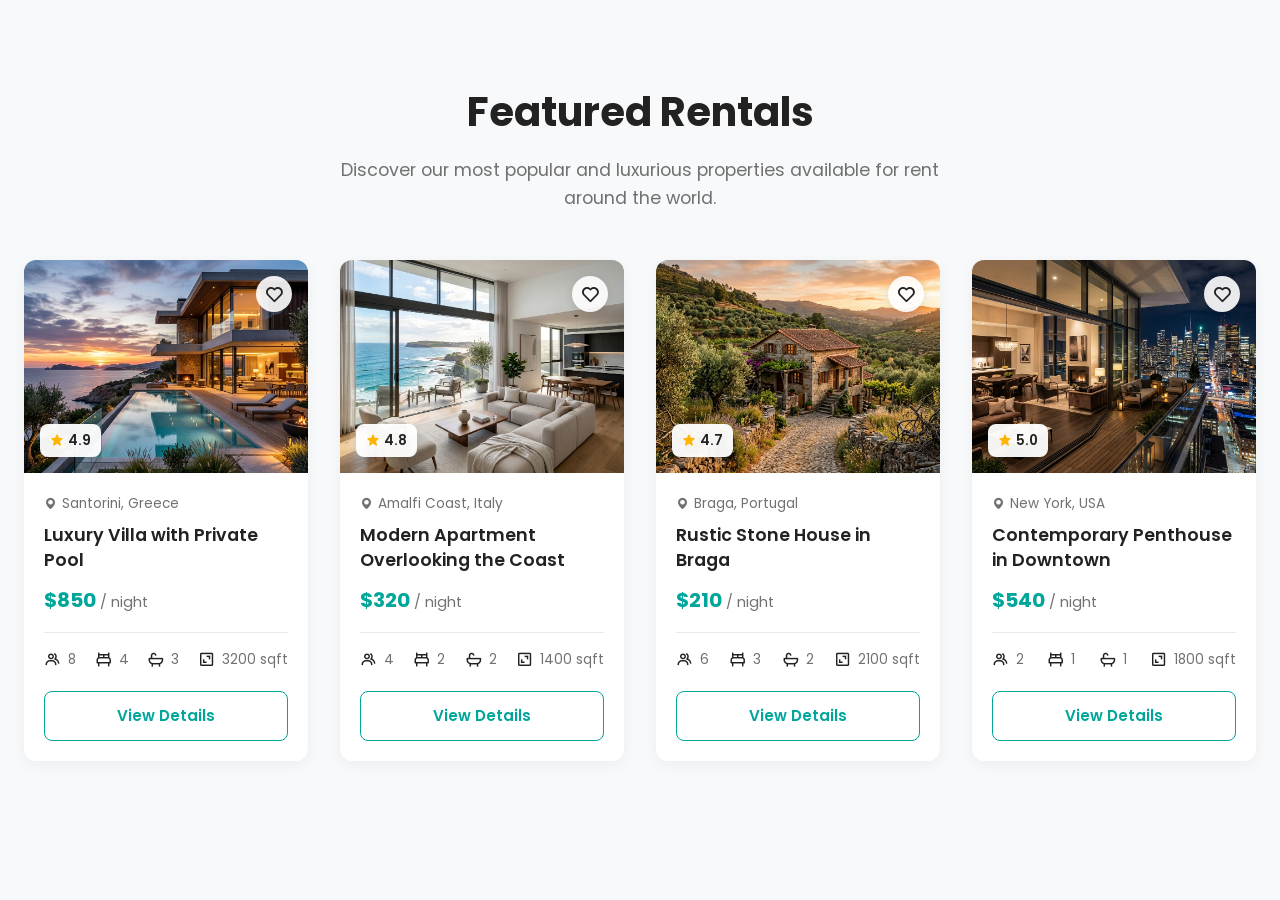
==== index.html @ 269d9d0c "Fix: Moved files to root directory for GitHub Pages" ====
<!DOCTYPE html>
<html lang="en">
<head>
    <meta charset="UTF-8">
    <meta name="viewport" content="width=device-width, initial-scale=1.0">
    <title>Vacatu - Featured Rentals</title>
    
    <!-- Google Fonts -->
    <link rel="preconnect" href="https://fonts.googleapis.com">
    <link rel="preconnect" href="https://fonts.gstatic.com" crossorigin>
    <link href="https://fonts.googleapis.com/css2?family=Poppins:wght@400;500;600;700&display=swap" rel="stylesheet">
    
    <!-- Boxicons for standard UI icons -->
    <link href='https://unpkg.com/boxicons@2.1.4/css/boxicons.min.css' rel='stylesheet'>
    
    <link rel="stylesheet" href="style.css">
</head>
<body>

    <section class="featured-rentals-section">
        <div class="container">
            <div class="section-header">
                <h2>Featured Rentals</h2>
                <p>Discover our most popular and luxurious properties available for rent around the world.</p>
            </div>
            
            <!-- Cards will be injected dynamically via script.js -->
            <div class="rentals-grid" id="rentals-grid"></div>
        </div>
    </section>

    <script src="script.js"></script>
</body>
</html>
---- style.css ----
/* style.css */

/* --- Variables --- */
:root {
    --primary-teal: #00a699;
    --primary-teal-hover: #008f83;
    --text-dark: #222222;
    --subtext-grey: #717171;
    --bg-light: #ffffff;
    --bg-body: #f7f9fa;
    --card-shadow: 0 4px 15px rgba(0, 0, 0, 0.05);
    --card-shadow-hover: 0 10px 30px rgba(0, 0, 0, 0.1);
    --border-radius: 12px;
    --transition-speed: 0.3s;
    --font-family: 'Poppins', sans-serif;
}

/* --- Resets & Basics --- */
* {
    margin: 0;
    padding: 0;
    box-sizing: border-box;
}

body {
    font-family: var(--font-family);
    background-color: var(--bg-body);
    color: var(--text-dark);
    line-height: 1.6;
}

.container {
    max-width: 1280px;
    margin: 0 auto;
    padding: 0 24px;
}

/* --- Section Header --- */
.featured-rentals-section {
    padding: 80px 0;
}

.section-header {
    text-align: center;
    margin-bottom: 48px;
}

.section-header h2 {
    font-size: 2.5rem;
    font-weight: 700;
    color: var(--text-dark);
    margin-bottom: 12px;
}

.section-header p {
    font-size: 1.1rem;
    color: var(--subtext-grey);
    max-width: 600px;
    margin: 0 auto;
}

/* --- Properties Grid --- */
.rentals-grid {
    display: grid;
    grid-template-columns: 1fr;
    gap: 32px;
}

/* Tablet (2 columns) */
@media (min-width: 768px) {
    .rentals-grid {
        grid-template-columns: repeat(2, 1fr);
    }
}

/* Desktop (4 columns) */
@media (min-width: 1024px) {
    .rentals-grid {
        grid-template-columns: repeat(4, 1fr);
    }
}

/* --- Property Card --- */
.rental-card {
    background: var(--bg-light);
    border-radius: var(--border-radius);
    overflow: hidden;
    box-shadow: var(--card-shadow);
    transition: transform var(--transition-speed) ease, box-shadow var(--transition-speed) ease;
    display: flex;
    flex-direction: column;
    height: 100%;
}

.rental-card:hover {
    transform: translateY(-5px);
    box-shadow: var(--card-shadow-hover);
}

/* Card Header (Image & Badges) */
.card-image-wrap {
    position: relative;
    width: 100%;
    padding-top: 75%; /* 4:3 Aspect Ratio */
    overflow: hidden;
}

.card-image-wrap img {
    position: absolute;
    top: 0;
    left: 0;
    width: 100%;
    height: 100%;
    object-fit: cover;
    transition: transform var(--transition-speed) ease;
}

.rental-card:hover .card-image-wrap img {
    transform: scale(1.05);
}

.btn-wishlist {
    position: absolute;
    top: 16px;
    right: 16px;
    background: rgba(255, 255, 255, 0.9);
    border: none;
    width: 36px;
    height: 36px;
    border-radius: 50%;
    display: flex;
    align-items: center;
    justify-content: center;
    cursor: pointer;
    font-size: 1.25rem;
    color: var(--text-dark);
    transition: all 0.2s ease;
    box-shadow: 0 2px 8px rgba(0,0,0,0.1);
    z-index: 2;
}

.btn-wishlist:hover {
    background: #fff;
    transform: scale(1.1);
}

.btn-wishlist i.active {
    color: #ff385c; /* Red fill color for liked */
}

.rating-badge {
    position: absolute;
    bottom: 16px;
    left: 16px;
    background: rgba(255, 255, 255, 0.95);
    padding: 6px 10px;
    border-radius: 8px;
    font-size: 0.85rem;
    font-weight: 600;
    display: flex;
    align-items: center;
    gap: 4px;
    box-shadow: 0 2px 8px rgba(0,0,0,0.1);
    z-index: 2;
}

.rating-badge i {
    color: #ffb400; /* Star color */
}

/* Card Body */
.card-content {
    padding: 20px;
    display: flex;
    flex-direction: column;
    flex-grow: 1;
}

.card-location {
    font-size: 0.85rem;
    color: var(--subtext-grey);
    display: flex;
    align-items: center;
    gap: 4px;
    margin-bottom: 8px;
}

.card-title {
    font-size: 1.1rem;
    font-weight: 600;
    margin-bottom: 12px;
    color: var(--text-dark);
    line-height: 1.4;
    display: -webkit-box;
    -webkit-line-clamp: 2;
    line-clamp: 2;
    -webkit-box-orient: vertical;
    overflow: hidden;
}

.card-price {
    font-size: 1.25rem;
    font-weight: 700;
    color: var(--primary-teal);
    margin-bottom: 16px;
}

.card-price span {
    font-size: 0.9rem;
    font-weight: 400;
    color: var(--subtext-grey);
}

/* Features Row */
.card-features {
    display: flex;
    justify-content: space-between;
    align-items: center;
    padding-top: 16px;
    border-top: 1px solid #eaeaea;
    margin-top: auto;
    margin-bottom: 20px;
}

.feature-item {
    display: flex;
    align-items: center;
    gap: 6px;
    font-size: 0.85rem;
    color: var(--subtext-grey);
}

.feature-item i {
    font-size: 1.1rem;
    color: var(--text-dark);
}

/* Card Footer */
.btn-view-details {
    display: block;
    width: 100%;
    text-align: center;
    padding: 12px 0;
    background-color: var(--bg-light);
    color: var(--primary-teal);
    border: 1px solid var(--primary-teal);
    border-radius: 8px;
    font-size: 0.95rem;
    font-weight: 600;
    text-decoration: none;
    transition: all var(--transition-speed) ease;
    cursor: pointer;
}

.btn-view-details:hover {
    background-color: var(--primary-teal);
    color: var(--bg-light);
}
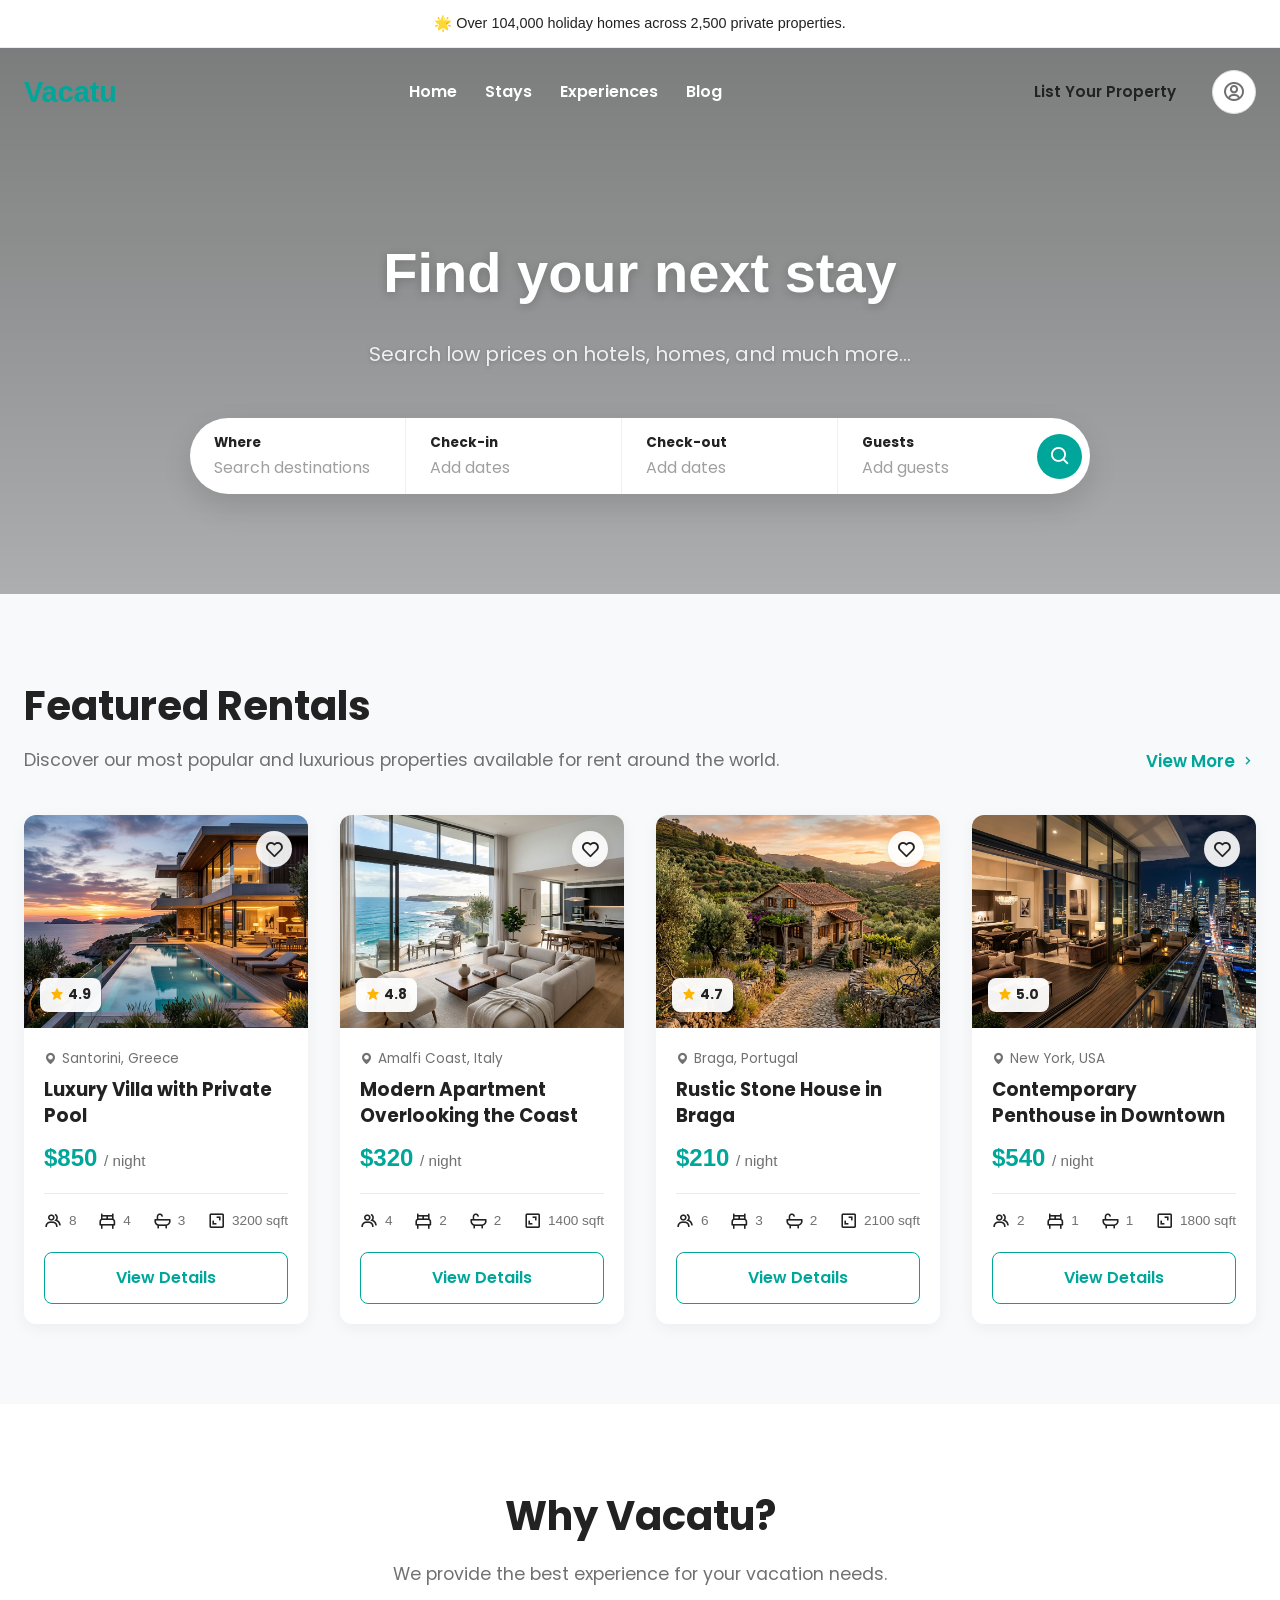
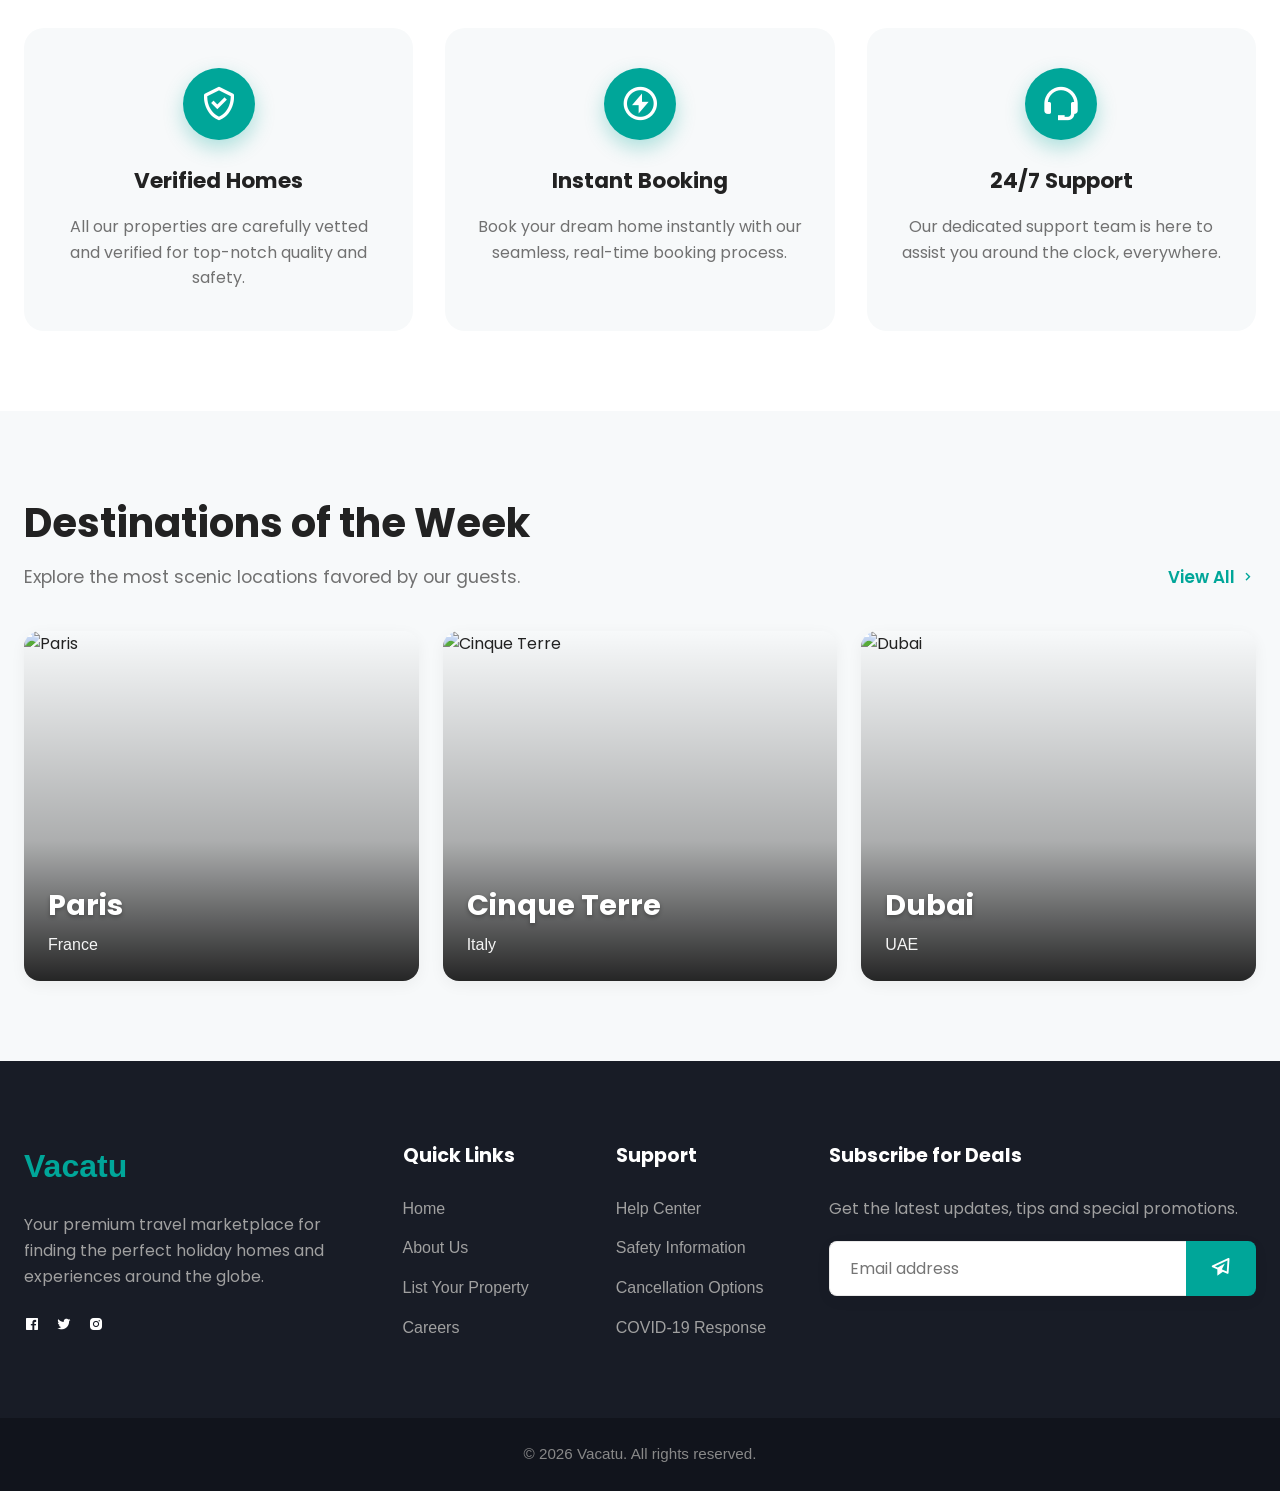
==== commit 4896a7d1: "UI Upgrade: Responsive hero section, fixed search bar alignment, and added destination images" ====
--- a/index.html
+++ b/index.html
@@ -3,32 +3,187 @@
 <head>
     <meta charset="UTF-8">
     <meta name="viewport" content="width=device-width, initial-scale=1.0">
-    <title>Vacatu - Featured Rentals</title>
+    <title>Vacatu - Premium Travel Marketplace</title>
     
-    <!-- Google Fonts -->
     <link rel="preconnect" href="https://fonts.googleapis.com">
     <link rel="preconnect" href="https://fonts.gstatic.com" crossorigin>
     <link href="https://fonts.googleapis.com/css2?family=Poppins:wght@400;500;600;700&display=swap" rel="stylesheet">
     
-    <!-- Boxicons for standard UI icons -->
     <link href='https://unpkg.com/boxicons@2.1.4/css/boxicons.min.css' rel='stylesheet'>
     
     <link rel="stylesheet" href="style.css">
 </head>
 <body>
+    <div class="top-banner">
+        🌟 Over 104,000 holiday homes across 2,500 private properties.
+    </div>
+
+    <header class="navbar" id="navbar">
+        <div class="container navbar-inner">
+            <div class="logo">Vacatu</div>
+            <nav class="nav-links">
+                <a href="#">Home</a>
+                <a href="#">Stays</a>
+                <a href="#">Experiences</a>
+                <a href="#">Blog</a>
+            </nav>
+            <div class="nav-right">
+                <a href="#" class="btn-list-property">List Your Property</a>
+                <div class="user-profile">
+                    <i class='bx bx-user-circle'></i>
+                </div>
+                <div class="mobile-menu-btn" id="mobile-menu-btn">
+                    <i class='bx bx-menu'></i>
+                </div>
+            </div>
+        </div>
+    </header>
+
+    <section class="hero-search">
+        <div class="container hero-container">
+            <div class="hero-content">
+                <h1>Find your next stay</h1>
+                <p>Search low prices on hotels, homes, and much more...</p>
+            </div>
+            <div class="search-bar">
+                <div class="search-field">
+                    <label>Where</label>
+                    <input type="text" placeholder="Search destinations">
+                </div>
+                <div class="search-field">
+                    <label>Check-in</label>
+                    <input type="text" placeholder="Add dates">
+                </div>
+                <div class="search-field">
+                    <label>Check-out</label>
+                    <input type="text" placeholder="Add dates">
+                </div>
+                <div class="search-divider"></div>
+                <div class="search-field">
+                    <label>Guests</label>
+                    <input type="text" placeholder="Add guests">
+                </div>
+                <button class="btn-search"><i class='bx bx-search'></i></button>
+            </div>
+        </div>
+    </section>
 
     <section class="featured-rentals-section">
         <div class="container">
-            <div class="section-header">
-                <h2>Featured Rentals</h2>
-                <p>Discover our most popular and luxurious properties available for rent around the world.</p>
+            <div class="section-header-row">
+                <div class="section-title-wrap">
+                    <h2>Featured Rentals</h2>
+                    <p>Discover our most popular and luxurious properties available for rent around the world.</p>
+                </div>
+                <a href="#" class="view-more">View More <i class='bx bx-chevron-right'></i></a>
             </div>
             
-            <!-- Cards will be injected dynamically via script.js -->
             <div class="rentals-grid" id="rentals-grid"></div>
         </div>
     </section>
 
+    <section class="why-vacatu-section">
+        <div class="container">
+            <div class="section-header">
+                <h2>Why Vacatu?</h2>
+                <p>We provide the best experience for your vacation needs.</p>
+            </div>
+            <div class="why-grid">
+                <div class="why-card">
+                    <div class="icon-wrap"><i class='bx bx-check-shield'></i></div>
+                    <h3>Verified Homes</h3>
+                    <p>All our properties are carefully vetted and verified for top-notch quality and safety.</p>
+                </div>
+                <div class="why-card">
+                    <div class="icon-wrap"><i class='bx bx-bolt-circle'></i></div>
+                    <h3>Instant Booking</h3>
+                    <p>Book your dream home instantly with our seamless, real-time booking process.</p>
+                </div>
+                <div class="why-card">
+                    <div class="icon-wrap"><i class='bx bx-support'></i></div>
+                    <h3>24/7 Support</h3>
+                    <p>Our dedicated support team is here to assist you around the clock, everywhere.</p>
+                </div>
+            </div>
+        </div>
+    </section>
+
+    <section class="destinations-section">
+        <div class="container">
+            <div class="section-header-row">
+                <div class="section-title-wrap">
+                    <h2>Destinations of the Week</h2>
+                    <p>Explore the most scenic locations favored by our guests.</p>
+                </div>
+                <a href="#" class="view-more">View All <i class='bx bx-chevron-right'></i></a>
+            </div>
+            <div class="destinations-grid">
+                <div class="destination-card">
+                    <img src="https://images.unsplash.com/photo-1502602898657-3e91760cbb34?q=80&w=1000&auto=format&fit=crop" alt="Paris" loading="lazy">
+                    <div class="destination-info">
+                        <h3>Paris</h3>
+                        <p>France</p>
+                    </div>
+                </div>
+                <div class="destination-card">
+                    <img src="https://images.unsplash.com/photo-1498307833015-e7b400441eb8?auto=format&fit=crop&w=600&q=80" alt="Cinque Terre" loading="lazy">
+                    <div class="destination-info">
+                        <h3>Cinque Terre</h3>
+                        <p>Italy</p>
+                    </div>
+                </div>
+                <div class="destination-card">
+                    <img src="https://images.unsplash.com/photo-1512453979798-5ea266f8880c?auto=format&fit=crop&w=600&q=80" alt="Dubai" loading="lazy">
+                    <div class="destination-info">
+                        <h3>Dubai</h3>
+                        <p>UAE</p>
+                    </div>
+                </div>
+            </div>
+        </div>
+    </section>
+
+    <footer class="footer">
+        <div class="container footer-inner">
+            <div class="footer-col brand-col">
+                <div class="footer-logo">Vacatu</div>
+                <p>Your premium travel marketplace for finding the perfect holiday homes and experiences around the globe.</p>
+                <div class="social-links" style="display: flex; gap: 16px; margin-top: 24px; font-size: 1.5rem;">
+                    <a href="#" style="color: #ffffff; transition: color 0.3s;"><i class='bx bxl-facebook-square'></i></a>
+                    <a href="#" style="color: #ffffff; transition: color 0.3s;"><i class='bx bxl-twitter'></i></a>
+                    <a href="#" style="color: #ffffff; transition: color 0.3s;"><i class='bx bxl-instagram-alt'></i></a>
+                </div>
+            </div>
+            <div class="footer-col">
+                <h3>Quick Links</h3>
+                <a href="#">Home</a>
+                <a href="#">About Us</a>
+                <a href="#">List Your Property</a>
+                <a href="#">Careers</a>
+            </div>
+            <div class="footer-col">
+                <h3>Support</h3>
+                <a href="#">Help Center</a>
+                <a href="#">Safety Information</a>
+                <a href="#">Cancellation Options</a>
+                <a href="#">COVID-19 Response</a>
+            </div>
+            <div class="footer-col newsletter">
+                <h3>Subscribe for Deals</h3>
+                <p>Get the latest updates, tips and special promotions.</p>
+                <div class="input-group">
+                    <input type="email" placeholder="Email address">
+                    <button><i class='bx bx-paper-plane'></i></button>
+                </div>
+            </div>
+        </div>
+        <div class="footer-bottom">
+            <div class="container">
+                <p>&copy; 2026 Vacatu. All rights reserved.</p>
+            </div>
+        </div>
+    </footer>
+
     <script src="script.js"></script>
 </body>
 </html>
--- a/style.css
+++ b/style.css
@@ -1,21 +1,19 @@
-/* style.css */
-
-/* --- Variables --- */
+/* style.css - Fully Consolidated & Premium */
+
 :root {
     --primary-teal: #00a699;
-    --primary-teal-hover: #008f83;
+    --primary-teal-hover: #008479; /* Darker on hover */
     --text-dark: #222222;
     --subtext-grey: #717171;
     --bg-light: #ffffff;
     --bg-body: #f7f9fa;
     --card-shadow: 0 4px 15px rgba(0, 0, 0, 0.05);
-    --card-shadow-hover: 0 10px 30px rgba(0, 0, 0, 0.1);
+    --card-shadow-hover: 0 12px 35px rgba(0, 0, 0, 0.12);
     --border-radius: 12px;
     --transition-speed: 0.3s;
     --font-family: 'Poppins', sans-serif;
 }
 
-/* --- Resets & Basics --- */
 * {
     margin: 0;
     padding: 0;
@@ -35,14 +33,303 @@
     padding: 0 24px;
 }
 
-/* --- Section Header --- */
-.featured-rentals-section {
-    padding: 80px 0;
+/* --- TOP BANNER --- */
+.top-banner {
+    background-color: var(--bg-light);
+    text-align: center;
+    padding: 12px 20px;
+    font-size: 0.9rem;
+    font-weight: 500;
+    color: var(--text-dark);
+    border-bottom: 1px solid #eaeaea;
+}
+
+/* --- NAVBAR --- */
+.navbar {
+    position: fixed;
+    top: 45px; /* banner height */
+    left: 0;
+    width: 100%;
+    z-index: 100;
+    transition: background-color var(--transition-speed) ease, box-shadow var(--transition-speed) ease, top var(--transition-speed) ease;
+    background-color: transparent;
+    padding: 24px 0;
+}
+
+.navbar.scrolled {
+    background-color: rgba(255, 255, 255, 0.98);
+    backdrop-filter: blur(10px);
+    box-shadow: 0 4px 20px rgba(0,0,0,0.05);
+    padding: 16px 0;
+    top: 0;
+}
+
+.navbar-inner {
+    display: flex;
+    justify-content: space-between;
+    align-items: center;
+}
+
+.logo {
+    font-size: 1.8rem;
+    font-weight: 800;
+    color: var(--primary-teal);
+}
+
+.nav-links {
+    display: none;
+    flex-direction: column;
+    position: absolute;
+    top: 100%;
+    left: 0;
+    width: 100%;
+    background: #ffffff;
+    padding: 24px;
+    box-shadow: 0 10px 20px rgba(0,0,0,0.1);
+    gap: 16px;
+    text-align: center;
+}
+
+.nav-links.active {
+    display: flex;
+}
+
+.nav-links a {
+    text-decoration: none;
+    color: #222222; /* Dark always on mobile panel */
+    font-weight: 600;
+    font-size: 1.15rem;
+    transition: color 0.3s ease;
+}
+
+@media (min-width: 768px) {
+    .nav-links {
+        display: flex;
+        flex-direction: row;
+        position: static;
+        width: auto;
+        background: transparent;
+        padding: 0;
+        box-shadow: none;
+        gap: 28px;
+    }
+    .nav-links a {
+        color: #ffffff;
+        font-size: 1rem;
+    }
+    .navbar.scrolled .nav-links a {
+        color: #222222; /* Deep grey on scroll */
+    }
+}
+
+.nav-links a:hover {
+    color: var(--primary-teal);
+}
+
+.mobile-menu-btn {
+    display: block;
+    font-size: 2rem;
+    cursor: pointer;
+    color: #ffffff;
+}
+
+.navbar.scrolled .mobile-menu-btn {
+    color: #222222;
+}
+
+@media (min-width: 768px) {
+    .mobile-menu-btn {
+        display: none;
+    }
+}
+
+.nav-right {
+    display: flex;
+    align-items: center;
+    gap: 16px;
+}
+
+.btn-list-property {
+    display: none;
+    text-decoration: none;
+    color: var(--text-dark);
+    font-weight: 600;
+    font-size: 0.95rem;
+    padding: 10px 20px;
+    border-radius: 24px;
+    transition: background 0.2s;
+}
+
+@media (min-width: 768px) {
+    .btn-list-property {
+        display: block;
+    }
+}
+
+.btn-list-property:hover {
+    background-color: #f0f0f0;
+}
+
+.user-profile {
+    display: flex;
+    align-items: center;
+    justify-content: center;
+    width: 44px;
+    height: 44px;
+    border-radius: 50%;
+    border: 1px solid #ddd;
+    background: #fff;
+    cursor: pointer;
+    font-size: 1.5rem;
+    color: var(--subtext-grey);
+    transition: box-shadow 0.2s, transform 0.2s;
+}
+
+.user-profile:hover {
+    box-shadow: 0 4px 12px rgba(0,0,0,0.1);
+    transform: translateY(-2px);
+}
+
+/* --- HERO SEARCH --- */
+.hero-search {
+    padding: 140px 20px 80px; /* Reduced for mobile */
+    background: linear-gradient(to bottom, rgba(0,0,0,0.5) 0%, rgba(0,0,0,0.3) 100%), url('https://images.unsplash.com/photo-1507525428034-b723cf961d3e?auto=format&fit=crop&w=2073&q=80') center/cover no-repeat;
+    text-align: center;
+}
+
+@media (min-width: 768px) {
+    .hero-search {
+        padding: 180px 0 100px;
+    }
+}
+
+.hero-content h1 {
+    font-size: 3.5rem;
+    font-weight: 800; /* Bolder */
+    margin-bottom: 20px;
+    color: #ffffff;
+    text-shadow: 0 2px 10px rgba(0,0,0,0.2);
+}
+
+.hero-content p {
+    font-size: 1.25rem;
+    color: #f0f0f0;
+    margin-bottom: 48px;
+    text-shadow: 0 1px 4px rgba(0,0,0,0.2);
+}
+
+.search-bar {
+    display: flex;
+    flex-direction: column; /* Vertical on mobile */
+    align-items: stretch;
+    background: #fff;
+    border-radius: 20px;
+    box-shadow: 0 12px 30px rgba(0,0,0,0.12); /* Lift off textured background as requested */
+    overflow: hidden; /* Prevent leakage */
+    width: 100%;
+    max-width: 900px;
+    margin: 0 auto;
+}
+
+@media (min-width: 768px) {
+    .search-bar {
+        flex-direction: row;
+        align-items: center;
+        border-radius: 50px;
+        width: 90%;
+    }
+}
+
+@media (min-width: 1024px) {
+    .search-bar {
+        width: 100%;
+    }
+}
+
+.search-field {
+    flex: 1;
+    display: flex;
+    flex-direction: column;
+    padding: 14px 24px;
+    text-align: left;
+    transition: background 0.3s ease;
+    cursor: pointer;
+    min-width: 0; /* Squeeze allowance */
+    border-bottom: 1px solid #f0f0f0;
+}
+
+@media (min-width: 768px) {
+    .search-field {
+        border-bottom: none;
+        border-right: 1px solid #f0f0f0;
+    }
+    .search-field:nth-last-of-type(1) { /* Guests */
+        border-right: none;
+        padding-right: 8px; /* space gracefully away from absolute icon */
+    }
+}
+
+.search-field:hover {
+    background: #f7f7f7;
+}
+
+.search-field label {
+    font-size: 0.85rem;
+    font-weight: 700;
+    margin-bottom: 2px;
+    color: var(--text-dark);
+}
+
+.search-field input {
+    border: none;
+    outline: none;
+    background: transparent;
+    font-family: inherit;
+    font-size: 1rem;
+    color: var(--text-dark);
+    text-overflow: ellipsis; /* Text overflow handling */
+    overflow: hidden;
+    white-space: nowrap;
+}
+
+.search-field input::placeholder {
+    color: #a0a0a0;
+}
+
+.btn-search {
+    background: var(--primary-teal);
+    color: white;
+    border: none;
+    width: 45px; /* Perfect circular size as requested */
+    height: 45px;
+    border-radius: 50%;
+    cursor: pointer;
+    font-size: 1.4rem;
+    display: flex;
+    align-items: center;
+    justify-content: center;
+    transition: filter 0.3s ease, transform 0.2s ease;
+    margin: 16px auto; /* Centered on mobile */
+}
+
+@media (min-width: 768px) {
+    .btn-search {
+        margin: 0 8px 0 0; /* Position exactly against right edge */
+    }
+}
+
+.btn-search:hover {
+    filter: brightness(0.9); /* Brightness pop as requested */
+    transform: scale(1.05); /* Smooth background & scale transition */
+}
+
+/* --- SECTION HEADER VARIANTS --- */
+.section-header, .section-header-row {
+    margin-bottom: 40px;
 }
 
 .section-header {
     text-align: center;
-    margin-bottom: 48px;
 }
 
 .section-header h2 {
@@ -59,33 +346,76 @@
     margin: 0 auto;
 }
 
-/* --- Properties Grid --- */
+.section-header-row {
+    display: flex;
+    flex-direction: column;
+    gap: 16px;
+}
+
+@media (min-width: 768px) {
+    .section-header-row {
+        flex-direction: row;
+        justify-content: space-between;
+        align-items: flex-end;
+    }
+}
+
+.section-title-wrap h2 {
+    font-size: 2.5rem;
+    font-weight: 700;
+    margin-bottom: 8px;
+    color: var(--text-dark);
+}
+
+.section-title-wrap p {
+    color: var(--subtext-grey);
+    font-size: 1.1rem;
+}
+
+.view-more {
+    text-decoration: none;
+    color: var(--primary-teal);
+    font-weight: 600;
+    display: inline-flex;
+    align-items: center;
+    transition: gap 0.2s, color 0.2s;
+    gap: 4px;
+    font-size: 1.05rem;
+}
+
+.view-more:hover {
+    gap: 8px;
+    color: var(--primary-teal-hover);
+}
+
+/* --- FEATURED RENTALS --- */
+.featured-rentals-section {
+    padding: 80px 0;
+}
+
 .rentals-grid {
     display: grid;
     grid-template-columns: 1fr;
-    gap: 32px;
-}
-
-/* Tablet (2 columns) */
+    gap: 32px; /* Increased to 32px for an airy feel */
+}
+
 @media (min-width: 768px) {
     .rentals-grid {
         grid-template-columns: repeat(2, 1fr);
     }
 }
 
-/* Desktop (4 columns) */
 @media (min-width: 1024px) {
     .rentals-grid {
         grid-template-columns: repeat(4, 1fr);
     }
 }
 
-/* --- Property Card --- */
 .rental-card {
     background: var(--bg-light);
     border-radius: var(--border-radius);
     overflow: hidden;
-    box-shadow: var(--card-shadow);
+    box-shadow: var(--card-shadow); /* Added subtle box-shadow */
     transition: transform var(--transition-speed) ease, box-shadow var(--transition-speed) ease;
     display: flex;
     flex-direction: column;
@@ -93,15 +423,14 @@
 }
 
 .rental-card:hover {
-    transform: translateY(-5px);
+    transform: translateY(-8px);
     box-shadow: var(--card-shadow-hover);
 }
 
-/* Card Header (Image & Badges) */
 .card-image-wrap {
     position: relative;
     width: 100%;
-    padding-top: 75%; /* 4:3 Aspect Ratio */
+    padding-top: 75%; 
     overflow: hidden;
 }
 
@@ -145,7 +474,7 @@
 }
 
 .btn-wishlist i.active {
-    color: #ff385c; /* Red fill color for liked */
+    color: #ff385c;
 }
 
 .rating-badge {
@@ -156,7 +485,7 @@
     padding: 6px 10px;
     border-radius: 8px;
     font-size: 0.85rem;
-    font-weight: 600;
+    font-weight: 700;
     display: flex;
     align-items: center;
     gap: 4px;
@@ -165,10 +494,9 @@
 }
 
 .rating-badge i {
-    color: #ffb400; /* Star color */
-}
-
-/* Card Body */
+    color: #ffb400;
+}
+
 .card-content {
     padding: 20px;
     display: flex;
@@ -186,9 +514,9 @@
 }
 
 .card-title {
-    font-size: 1.1rem;
-    font-weight: 600;
-    margin-bottom: 12px;
+    font-size: 1.15rem;
+    font-weight: 700;
+    margin-bottom: 10px;
     color: var(--text-dark);
     line-height: 1.4;
     display: -webkit-box;
@@ -199,19 +527,18 @@
 }
 
 .card-price {
-    font-size: 1.25rem;
-    font-weight: 700;
-    color: var(--primary-teal);
+    font-size: 1.5rem; /* Larger price visibility */
+    font-weight: 800;
+    color: var(--primary-teal); /* Teal color highlight */
     margin-bottom: 16px;
 }
 
 .card-price span {
-    font-size: 0.9rem;
-    font-weight: 400;
+    font-size: 0.95rem;
+    font-weight: 500;
     color: var(--subtext-grey);
 }
 
-/* Features Row */
 .card-features {
     display: flex;
     justify-content: space-between;
@@ -228,14 +555,14 @@
     gap: 6px;
     font-size: 0.85rem;
     color: var(--subtext-grey);
+    font-weight: 500;
 }
 
 .feature-item i {
-    font-size: 1.1rem;
-    color: var(--text-dark);
-}
-
-/* Card Footer */
+    font-size: 1.2rem;
+    color: var(--text-dark);
+}
+
 .btn-view-details {
     display: block;
     width: 100%;
@@ -245,7 +572,7 @@
     color: var(--primary-teal);
     border: 1px solid var(--primary-teal);
     border-radius: 8px;
-    font-size: 0.95rem;
+    font-size: 1rem;
     font-weight: 600;
     text-decoration: none;
     transition: all var(--transition-speed) ease;
@@ -253,6 +580,245 @@
 }
 
 .btn-view-details:hover {
-    background-color: var(--primary-teal);
+    background-color: var(--primary-teal-hover);
+    border-color: var(--primary-teal-hover);
     color: var(--bg-light);
 }
+
+/* --- WHY VACATU SECTION --- */
+.why-vacatu-section {
+    padding: 80px 0;
+    background: #fff;
+}
+
+.why-grid {
+    display: grid;
+    grid-template-columns: 1fr;
+    gap: 32px;
+}
+
+@media (min-width: 768px) {
+    .why-grid {
+        grid-template-columns: repeat(3, 1fr);
+    }
+}
+
+.why-card {
+    text-align: center;
+    padding: 40px 32px;
+    border-radius: 20px;
+    background: var(--bg-body);
+    transition: transform var(--transition-speed), box-shadow var(--transition-speed);
+}
+
+.why-card:hover {
+    transform: translateY(-8px);
+    box-shadow: 0 10px 30px rgba(0,0,0,0.05); /* Pro shadow */
+}
+
+.why-card .icon-wrap {
+    width: 72px;
+    height: 72px;
+    background: var(--primary-teal);
+    color: white;
+    border-radius: 50%;
+    display: flex;
+    align-items: center;
+    justify-content: center;
+    font-size: 2.5rem;
+    margin: 0 auto 24px;
+    box-shadow: 0 8px 20px rgba(0, 166, 153, 0.3);
+}
+
+.why-card h3 {
+    font-size: 1.35rem;
+    margin-bottom: 16px;
+}
+
+.why-card p {
+    color: var(--subtext-grey);
+    font-size: 1rem;
+}
+
+/* --- DESTINATIONS SECTION --- */
+.destinations-section {
+    padding: 80px 0;
+}
+
+.destinations-grid {
+    display: grid;
+    grid-template-columns: 1fr;
+    gap: 24px;
+}
+
+@media (min-width: 768px) {
+    .destinations-grid {
+        grid-template-columns: repeat(3, 1fr);
+    }
+}
+
+.destination-card {
+    position: relative;
+    border-radius: 16px; /* Exactly 16px as requested */
+    overflow: hidden;
+    height: 350px;
+    cursor: pointer;
+    box-shadow: var(--card-shadow);
+    transition: transform 0.3s ease, box-shadow 0.3s ease;
+}
+
+.destination-card:hover {
+    transform: translateY(-5px); /* Micro-interaction top movement */
+    box-shadow: var(--card-shadow-hover);
+}
+
+.destination-card img {
+    width: 100%;
+    height: 100%;
+    object-fit: cover;
+    transition: transform 0.8s ease;
+}
+
+.destination-card:hover img {
+    transform: scale(1.1);
+}
+
+.destination-card::after {
+    content: '';
+    position: absolute;
+    inset: 0;
+    /* Bottom-to-top dark gradient overlay for text readability */
+    background: linear-gradient(to top, rgba(0,0,0,0.85) 0%, rgba(0,0,0,0.3) 40%, transparent 100%);
+    pointer-events: none;
+}
+
+.destination-info {
+    position: absolute;
+    bottom: 24px;
+    left: 24px;
+    color: white;
+    z-index: 1;
+}
+
+.destination-info h3 {
+    font-size: 1.8rem;
+    font-weight: 700;
+    margin-bottom: 4px;
+    text-shadow: 0 2px 4px rgba(0,0,0,0.3);
+}
+
+.destination-info p {
+    font-size: 1rem;
+    font-weight: 500;
+    opacity: 0.95;
+}
+
+/* --- FOOTER --- */
+.footer {
+    background: #181C26; /* Deep Navy/Charcoal */
+    color: #ffffff; /* White text for contrast */
+    padding: 80px 0 0;
+    border-top: none;
+}
+
+.footer-inner {
+    display: grid;
+    grid-template-columns: 1fr;
+    gap: 48px;
+    padding-bottom: 64px;
+}
+
+@media (min-width: 768px) {
+    .footer-inner {
+        grid-template-columns: repeat(2, 1fr);
+    }
+}
+
+@media (min-width: 1024px) {
+    .footer-inner {
+        grid-template-columns: 2fr 1fr 1fr 1.5fr;
+    }
+}
+
+.footer-logo {
+    font-size: 2rem;
+    font-weight: 800;
+    color: var(--primary-teal);
+    margin-bottom: 20px;
+}
+
+.footer-col p {
+    color: #a0a0a0;
+    font-size: 1rem;
+}
+
+.footer-col h3 {
+    font-size: 1.2rem;
+    margin-bottom: 24px;
+    font-weight: 700;
+    color: #ffffff;
+}
+
+.footer-col a {
+    display: block;
+    color: #a0a0a0;
+    text-decoration: none;
+    margin-bottom: 14px;
+    transition: color 0.3s ease, transform 0.3s ease;
+    font-size: 1rem;
+    font-weight: 500;
+}
+
+.footer-col a:hover {
+    color: var(--primary-teal);
+    transform: translateX(4px); /* Pro interaction */
+}
+
+.newsletter .input-group {
+    display: flex;
+    margin-top: 20px;
+    box-shadow: 0 4px 15px rgba(0,0,0,0.05); /* Soft shadow */
+    border-radius: 8px;
+}
+
+.newsletter input {
+    flex: 1;
+    padding: 14px 20px;
+    border: 1px solid #eaeaea;
+    border-right: none;
+    border-radius: 8px 0 0 8px;
+    outline: none;
+    font-family: inherit;
+    font-size: 1rem;
+}
+
+.newsletter input:focus {
+    border-color: var(--primary-teal);
+}
+
+.newsletter button {
+    background: var(--primary-teal);
+    color: white;
+    border: none;
+    padding: 0 24px;
+    border-radius: 0 8px 8px 0;
+    cursor: pointer;
+    font-size: 1.4rem;
+    transition: background 0.3s;
+}
+
+.newsletter button:hover {
+    background: var(--primary-teal-hover); /* Teal to darker teal */
+}
+
+.footer-bottom {
+    background: #11141c; /* Even darker shade for absolute bottom */
+    padding: 24px 0;
+    text-align: center;
+}
+
+.footer-bottom p {
+    color: #888888;
+    font-size: 0.95rem;
+    font-weight: 500;
+}
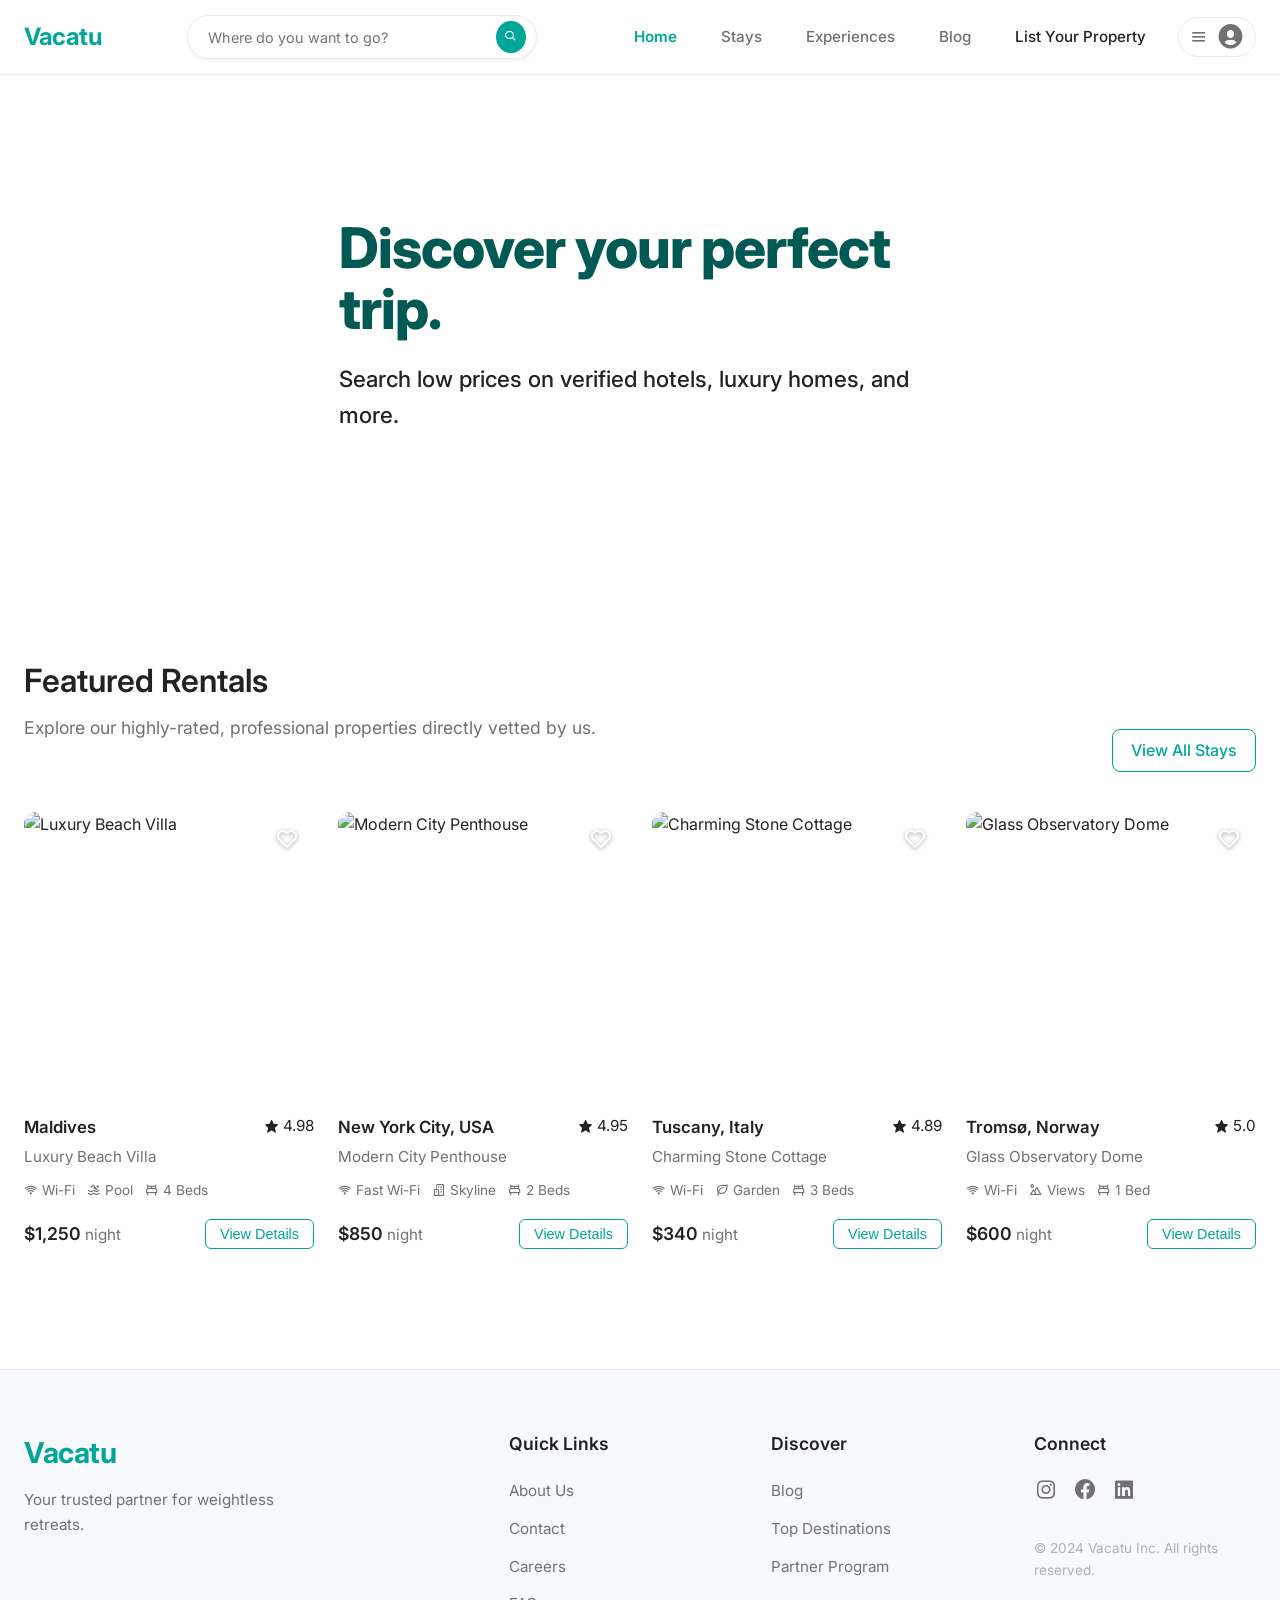
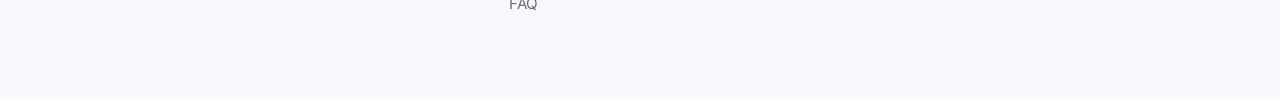
==== commit f765965e: "add new features" ====
--- a/index.html
+++ b/index.html
@@ -3,187 +3,110 @@
 <head>
     <meta charset="UTF-8">
     <meta name="viewport" content="width=device-width, initial-scale=1.0">
-    <title>Vacatu - Premium Travel Marketplace</title>
+    <meta name="description" content="Discover your perfect trip with Vacatu">
+    <title>Vacatu | Home</title>
     
-    <link rel="preconnect" href="https://fonts.googleapis.com">
-    <link rel="preconnect" href="https://fonts.gstatic.com" crossorigin>
-    <link href="https://fonts.googleapis.com/css2?family=Poppins:wght@400;500;600;700&display=swap" rel="stylesheet">
-    
+    <link rel="stylesheet" href="css/global.css">
+    <link rel="stylesheet" href="css/index.css">
     <link href='https://unpkg.com/boxicons@2.1.4/css/boxicons.min.css' rel='stylesheet'>
-    
-    <link rel="stylesheet" href="style.css">
 </head>
 <body>
-    <div class="top-banner">
-        🌟 Over 104,000 holiday homes across 2,500 private properties.
-    </div>
 
-    <header class="navbar" id="navbar">
-        <div class="container navbar-inner">
-            <div class="logo">Vacatu</div>
-            <nav class="nav-links">
-                <a href="#">Home</a>
-                <a href="#">Stays</a>
-                <a href="#">Experiences</a>
-                <a href="#">Blog</a>
-            </nav>
+    <!-- Light Theme Navigation - Kept identical globally -->
+    <nav class="navbar">
+        <div class="container" style="display: flex; align-items: center; justify-content: space-between;">
+            <a href="index.html" class="nav-brand">Vacatu</a>
+            
+            <div class="nav-search">
+                <input type="text" placeholder="Where do you want to go?">
+                <button class="search-btn"><i class='bx bx-search'></i></button>
+            </div>
+            
             <div class="nav-right">
-                <a href="#" class="btn-list-property">List Your Property</a>
+                <ul class="nav-links">
+                    <li><a href="index.html" class="active">Home</a></li>
+                    <li><a href="stay.html">Stays</a></li>
+                    <li><a href="experience.html">Experiences</a></li>
+                    <li><a href="blog.html">Blog</a></li>
+                </ul>
+                <a href="#" class="list-property">List Your Property</a>
                 <div class="user-profile">
-                    <i class='bx bx-user-circle'></i>
-                </div>
-                <div class="mobile-menu-btn" id="mobile-menu-btn">
                     <i class='bx bx-menu'></i>
+                    <i class='bx bxs-user-circle'></i>
                 </div>
             </div>
         </div>
-    </header>
+    </nav>
 
-    <section class="hero-search">
-        <div class="container hero-container">
-            <div class="hero-content">
-                <h1>Find your next stay</h1>
-                <p>Search low prices on hotels, homes, and much more...</p>
+    <!-- Main Content -->
+    <main>
+        <!-- Dynamic Hero Image Section -->
+        <section class="hero-bg">
+            <div class="hero-overlay"></div>
+            <div class="container hero-content">
+                <h1>Discover your perfect trip.</h1>
+                <p>Search low prices on verified hotels, luxury homes, and more.</p>
             </div>
-            <div class="search-bar">
-                <div class="search-field">
-                    <label>Where</label>
-                    <input type="text" placeholder="Search destinations">
+        </section>
+
+        <!-- Featured Rentals -->
+        <section class="featured-rentals container">
+            <div class="section-header-row">
+                <div class="section-header">
+                    <h2>Featured Rentals</h2>
+                    <p>Explore our highly-rated, professional properties directly vetted by us.</p>
                 </div>
-                <div class="search-field">
-                    <label>Check-in</label>
-                    <input type="text" placeholder="Add dates">
-                </div>
-                <div class="search-field">
-                    <label>Check-out</label>
-                    <input type="text" placeholder="Add dates">
-                </div>
-                <div class="search-divider"></div>
-                <div class="search-field">
-                    <label>Guests</label>
-                    <input type="text" placeholder="Add guests">
-                </div>
-                <button class="btn-search"><i class='bx bx-search'></i></button>
+                <a href="stay.html" class="btn-outline">View All Stays</a>
             </div>
-        </div>
-    </section>
 
-    <section class="featured-rentals-section">
-        <div class="container">
-            <div class="section-header-row">
-                <div class="section-title-wrap">
-                    <h2>Featured Rentals</h2>
-                    <p>Discover our most popular and luxurious properties available for rent around the world.</p>
-                </div>
-                <a href="#" class="view-more">View More <i class='bx bx-chevron-right'></i></a>
+            <!-- Dynamic JS Grid -->
+            <div class="card-grid" id="featured-grid">
+                <!-- Javascript will inject fully populated properties here -->
+            </div>
+        </section>
+
+    </main>
+
+    <!-- Robust Advanced Footer -->
+    <footer class="footer-advanced">
+        <div class="container footer-grid">
+            <div class="footer-brand">
+                <a href="index.html" class="nav-brand">Vacatu</a>
+                <p>Your trusted partner for weightless retreats.</p>
             </div>
             
-            <div class="rentals-grid" id="rentals-grid"></div>
-        </div>
-    </section>
-
-    <section class="why-vacatu-section">
-        <div class="container">
-            <div class="section-header">
-                <h2>Why Vacatu?</h2>
-                <p>We provide the best experience for your vacation needs.</p>
+            <div class="footer-links">
+                <h3>Quick Links</h3>
+                <ul>
+                    <li><a href="#">About Us</a></li>
+                    <li><a href="#">Contact</a></li>
+                    <li><a href="#">Careers</a></li>
+                    <li><a href="#">FAQ</a></li>
+                </ul>
             </div>
-            <div class="why-grid">
-                <div class="why-card">
-                    <div class="icon-wrap"><i class='bx bx-check-shield'></i></div>
-                    <h3>Verified Homes</h3>
-                    <p>All our properties are carefully vetted and verified for top-notch quality and safety.</p>
+            
+            <div class="footer-links">
+                <h3>Discover</h3>
+                <ul>
+                    <li><a href="blog.html">Blog</a></li>
+                    <li><a href="#">Top Destinations</a></li>
+                    <li><a href="#">Partner Program</a></li>
+                </ul>
+            </div>
+            
+            <div class="footer-social">
+                <h3>Connect</h3>
+                <div class="social-icons">
+                    <a href="#"><i class='bx bxl-instagram'></i></a>
+                    <a href="#"><i class='bx bxl-facebook-circle'></i></a>
+                    <a href="#"><i class='bx bxl-linkedin-square'></i></a>
                 </div>
-                <div class="why-card">
-                    <div class="icon-wrap"><i class='bx bx-bolt-circle'></i></div>
-                    <h3>Instant Booking</h3>
-                    <p>Book your dream home instantly with our seamless, real-time booking process.</p>
-                </div>
-                <div class="why-card">
-                    <div class="icon-wrap"><i class='bx bx-support'></i></div>
-                    <h3>24/7 Support</h3>
-                    <p>Our dedicated support team is here to assist you around the clock, everywhere.</p>
-                </div>
-            </div>
-        </div>
-    </section>
-
-    <section class="destinations-section">
-        <div class="container">
-            <div class="section-header-row">
-                <div class="section-title-wrap">
-                    <h2>Destinations of the Week</h2>
-                    <p>Explore the most scenic locations favored by our guests.</p>
-                </div>
-                <a href="#" class="view-more">View All <i class='bx bx-chevron-right'></i></a>
-            </div>
-            <div class="destinations-grid">
-                <div class="destination-card">
-                    <img src="https://images.unsplash.com/photo-1502602898657-3e91760cbb34?q=80&w=1000&auto=format&fit=crop" alt="Paris" loading="lazy">
-                    <div class="destination-info">
-                        <h3>Paris</h3>
-                        <p>France</p>
-                    </div>
-                </div>
-                <div class="destination-card">
-                    <img src="https://images.unsplash.com/photo-1498307833015-e7b400441eb8?auto=format&fit=crop&w=600&q=80" alt="Cinque Terre" loading="lazy">
-                    <div class="destination-info">
-                        <h3>Cinque Terre</h3>
-                        <p>Italy</p>
-                    </div>
-                </div>
-                <div class="destination-card">
-                    <img src="https://images.unsplash.com/photo-1512453979798-5ea266f8880c?auto=format&fit=crop&w=600&q=80" alt="Dubai" loading="lazy">
-                    <div class="destination-info">
-                        <h3>Dubai</h3>
-                        <p>UAE</p>
-                    </div>
-                </div>
-            </div>
-        </div>
-    </section>
-
-    <footer class="footer">
-        <div class="container footer-inner">
-            <div class="footer-col brand-col">
-                <div class="footer-logo">Vacatu</div>
-                <p>Your premium travel marketplace for finding the perfect holiday homes and experiences around the globe.</p>
-                <div class="social-links" style="display: flex; gap: 16px; margin-top: 24px; font-size: 1.5rem;">
-                    <a href="#" style="color: #ffffff; transition: color 0.3s;"><i class='bx bxl-facebook-square'></i></a>
-                    <a href="#" style="color: #ffffff; transition: color 0.3s;"><i class='bx bxl-twitter'></i></a>
-                    <a href="#" style="color: #ffffff; transition: color 0.3s;"><i class='bx bxl-instagram-alt'></i></a>
-                </div>
-            </div>
-            <div class="footer-col">
-                <h3>Quick Links</h3>
-                <a href="#">Home</a>
-                <a href="#">About Us</a>
-                <a href="#">List Your Property</a>
-                <a href="#">Careers</a>
-            </div>
-            <div class="footer-col">
-                <h3>Support</h3>
-                <a href="#">Help Center</a>
-                <a href="#">Safety Information</a>
-                <a href="#">Cancellation Options</a>
-                <a href="#">COVID-19 Response</a>
-            </div>
-            <div class="footer-col newsletter">
-                <h3>Subscribe for Deals</h3>
-                <p>Get the latest updates, tips and special promotions.</p>
-                <div class="input-group">
-                    <input type="email" placeholder="Email address">
-                    <button><i class='bx bx-paper-plane'></i></button>
-                </div>
-            </div>
-        </div>
-        <div class="footer-bottom">
-            <div class="container">
-                <p>&copy; 2026 Vacatu. All rights reserved.</p>
+                <p class="copyright">© 2024 Vacatu Inc. All rights reserved.</p>
             </div>
         </div>
     </footer>
 
-    <script src="script.js"></script>
+    <script src="js/index.js"></script>
+
 </body>
 </html>
--- a/css/global.css
+++ b/css/global.css
@@ -0,0 +1,259 @@
+@import url('https://fonts.googleapis.com/css2?family=Inter:wght@300;400;500;600;700&display=swap');
+
+:root {
+  /* Color Palette - Light & Professional */
+  --primary-teal: #00A699;
+  --primary-teal-hover: #008080;
+  --bg-white: #FFFFFF;
+  --bg-light: #F7F9FC;
+  
+  /* Text Colors */
+  --text-dark: #222222;
+  --text-gray: #717171;
+  --text-light-gray: #B0B0B0;
+  
+  /* Border & Shadows */
+  --border-color: #EBEBEB;
+  --shadow-sm: 0 2px 4px rgba(0, 0, 0, 0.05);
+  --shadow-md: 0 4px 12px rgba(0, 0, 0, 0.08);
+  --shadow-hover: 0 10px 24px rgba(0, 0, 0, 0.12);
+  
+  /* Typography */
+  --font-primary: 'Inter', sans-serif;
+  
+  /* Transitions */
+  --transition-smooth: all 0.3s ease;
+}
+
+* {
+  margin: 0;
+  padding: 0;
+  box-sizing: border-box;
+}
+
+body {
+  font-family: var(--font-primary);
+  color: var(--text-dark);
+  background-color: var(--bg-white);
+  line-height: 1.6;
+  -webkit-font-smoothing: antialiased;
+}
+
+a {
+  text-decoration: none;
+  color: inherit;
+}
+
+/* Utilities */
+.container {
+  max-width: 1280px;
+  margin: 0 auto;
+  padding: 0 24px;
+}
+
+/* Base Card Style */
+.card {
+  background: var(--bg-white);
+  border-radius: 12px;
+  overflow: hidden;
+  box-shadow: var(--shadow-sm);
+  border: 1px solid var(--border-color);
+  transition: var(--transition-smooth);
+}
+
+.card:hover {
+  box-shadow: var(--shadow-hover);
+  transform: translateY(-4px);
+}
+
+/* Buttons */
+.btn-primary {
+  background-color: var(--primary-teal);
+  color: var(--bg-white);
+  padding: 10px 20px;
+  border-radius: 8px;
+  font-weight: 500;
+  border: none;
+  cursor: pointer;
+  transition: var(--transition-smooth);
+}
+
+.btn-primary:hover {
+  background-color: var(--primary-teal-hover);
+}
+
+.btn-outline {
+  background-color: transparent;
+  color: var(--primary-teal);
+  padding: 8px 18px;
+  border-radius: 8px;
+  font-weight: 500;
+  border: 1px solid var(--primary-teal);
+  cursor: pointer;
+  transition: var(--transition-smooth);
+  display: inline-block;
+}
+
+.btn-outline:hover {
+  background-color: rgba(0, 166, 153, 0.05);
+}
+
+/* =========================================================================
+   NAVIGATION BAR
+   ========================================================================= */
+.navbar {
+  position: sticky;
+  top: 0;
+  background-color: var(--bg-white);
+  border-bottom: 1px solid var(--border-color);
+  z-index: 1000;
+  padding: 15px 0;
+}
+
+.navbar .container {
+  display: flex;
+  align-items: center;
+  justify-content: space-between;
+}
+
+.nav-brand {
+  font-size: 1.5rem;
+  font-weight: 700;
+  color: var(--primary-teal);
+  letter-spacing: -0.5px;
+}
+
+/* Central Search Bar inside Navbar */
+.nav-search {
+  display: flex;
+  align-items: center;
+  background: var(--bg-white);
+  border: 1px solid var(--border-color);
+  border-radius: 40px;
+  padding: 5px 10px 5px 20px;
+  box-shadow: var(--shadow-sm);
+  transition: var(--transition-smooth);
+  width: 100%;
+  max-width: 350px;
+}
+
+.nav-search:hover {
+  box-shadow: var(--shadow-md);
+}
+
+.nav-search input {
+  border: none;
+  background: transparent;
+  outline: none;
+  width: 100%;
+  font-family: var(--font-primary);
+  font-size: 0.9rem;
+  color: var(--text-dark);
+}
+
+.nav-search .search-btn {
+  background: var(--primary-teal);
+  color: white;
+  border: none;
+  border-radius: 50%;
+  width: 32px;
+  height: 32px;
+  display: flex;
+  align-items: center;
+  justify-content: center;
+  cursor: pointer;
+}
+
+/* Right Aligned Links */
+.nav-right {
+  display: flex;
+  align-items: center;
+  gap: 20px;
+}
+
+.nav-links {
+  display: flex;
+  gap: 20px;
+  list-style: none;
+}
+
+.nav-links li a {
+  font-weight: 500;
+  color: var(--text-gray);
+  font-size: 0.95rem;
+  padding: 8px 12px;
+  border-radius: 20px;
+  transition: var(--transition-smooth);
+}
+
+.nav-links li a:hover {
+  background-color: var(--bg-light);
+  color: var(--text-dark);
+}
+
+.nav-links li a.active {
+  color: var(--primary-teal);
+  font-weight: 600;
+}
+
+/* List Property & Profile */
+.list-property {
+  font-weight: 500;
+  color: var(--text-dark);
+  font-size: 0.95rem;
+  padding: 8px 12px;
+  border-radius: 20px;
+  transition: var(--transition-smooth);
+}
+
+.list-property:hover {
+  background-color: var(--bg-light);
+}
+
+.user-profile {
+  display: flex;
+  align-items: center;
+  gap: 8px;
+  border: 1px solid var(--border-color);
+  padding: 5px 10px;
+  border-radius: 30px;
+  cursor: pointer;
+  transition: var(--transition-smooth);
+}
+
+.user-profile:hover {
+  box-shadow: var(--shadow-md);
+}
+
+.user-profile i.bx-menu {
+  color: var(--text-gray);
+  font-size: 1.2rem;
+}
+
+.user-profile i.bxs-user-circle {
+  color: var(--text-gray);
+  font-size: 1.8rem;
+}
+
+/* Standard Section Styling */
+.section-header {
+  margin-bottom: 30px;
+}
+
+.section-header h2 {
+  font-size: 2rem;
+  font-weight: 600;
+  color: var(--text-dark);
+  margin-bottom: 8px;
+}
+
+.section-header p {
+  color: var(--text-gray);
+  font-size: 1.1rem;
+}
+
+/* Responsive Overrides */
+@media (max-width: 992px) {
+  .nav-search { display: none; } /* Hide search on smaller screens or implement mobile view */
+  .nav-links { display: none; }
+}
--- a/css/index.css
+++ b/css/index.css
@@ -0,0 +1,292 @@
+/* Home Page CSS containing Hero, Featured Grid, and Footer updates */
+
+/* Dynamic Full-Width Hero Section */
+.hero-bg {
+  position: relative;
+  width: 100%;
+  min-height: 500px; /* Fixed robust height */
+  background-image: url('https://images.unsplash.com/photo-1499793983690-e29da59ef1c2?ixlib=rb-4.0.3&auto=format&fit=crop&w=1920&q=80');
+  background-size: cover;
+  background-position: center;
+  background-repeat: no-repeat;
+  display: flex;
+  align-items: center;
+  margin-bottom: 80px; 
+}
+
+.hero-overlay {
+  position: absolute;
+  top: 0; left: 0;
+  width: 100%; height: 100%;
+  background: rgba(255, 255, 255, 0.45); /* Light overlay to make dark text readable */
+  z-index: 1;
+}
+
+.hero-content {
+  position: relative;
+  z-index: 2;
+  max-width: 650px;
+}
+
+.hero-content h1 {
+  font-size: 3.5rem;
+  color: #005A53; /* Dark Teal */
+  margin-bottom: 20px;
+  line-height: 1.1;
+  font-weight: 800;
+  letter-spacing: -1px;
+}
+
+.hero-content p {
+  font-size: 1.4rem;
+  color: var(--text-dark);
+  font-weight: 500;
+}
+
+@media (max-width: 768px) {
+  .hero-content h1 { font-size: 2.5rem; }
+  .hero-content p { font-size: 1.1rem; }
+  .hero-bg { min-height: 400px; }
+}
+
+/* Home Page Header Row */
+.section-header-row {
+  display: flex;
+  justify-content: space-between;
+  align-items: flex-end;
+  margin-bottom: 40px;
+}
+
+/* Featured Rentals Grid Layout */
+.card-grid {
+  display: grid;
+  grid-template-columns: repeat(4, 1fr);
+  gap: 24px;
+  padding-bottom: 60px;
+}
+
+@media (max-width: 1200px) {
+  .card-grid { grid-template-columns: repeat(3, 1fr); }
+}
+@media (max-width: 900px) {
+  .card-grid { grid-template-columns: repeat(2, 1fr); }
+}
+@media (max-width: 600px) {
+  .card-grid { grid-template-columns: 1fr; }
+  .section-header-row { flex-direction: column; align-items: flex-start; gap: 15px; }
+}
+
+/* Property Card standard definition */
+.property-card {
+  position: relative;
+  display: flex;
+  flex-direction: column;
+}
+
+.property-card .img-container {
+  width: 100%;
+  aspect-ratio: 1 / 1;
+  overflow: hidden;
+  border-radius: 12px;
+  margin-bottom: 12px;
+  position: relative;
+}
+
+.property-card img {
+  width: 100%;
+  height: 100%;
+  object-fit: cover;
+  transition: transform 0.3s ease;
+}
+
+.property-card:hover img {
+  transform: scale(1.05);
+}
+
+.heart-icon {
+  position: absolute;
+  top: 15px;
+  right: 15px;
+  background: transparent;
+  border: none;
+  color: white;
+  font-size: 1.5rem;
+  cursor: pointer;
+  z-index: 10;
+  text-shadow: 0 1px 4px rgba(0,0,0,0.4);
+}
+
+.heart-icon.active i { color: #ff3b30; }
+.heart-icon:hover { transform: scale(1.1); }
+
+/* Card Content Details */
+.card-info {
+  display: flex;
+  flex-direction: column;
+  gap: 4px;
+  flex-grow: 1;
+}
+
+.card-header-flex {
+  display: flex;
+  justify-content: space-between;
+  align-items: flex-start;
+}
+
+.property-title {
+  font-size: 1.05rem;
+  font-weight: 600;
+  color: var(--text-dark);
+}
+
+.property-rating {
+  display: flex;
+  align-items: center;
+  gap: 4px;
+  font-size: 0.95rem;
+  color: var(--text-dark);
+}
+
+.property-rating i {
+  color: var(--text-dark);
+  font-size: 0.95rem;
+}
+
+.property-desc {
+  color: var(--text-gray);
+  font-size: 0.95rem;
+}
+
+/* Added Amenities for Index Cards */
+.property-amenities {
+  display: flex;
+  gap: 12px;
+  margin: 6px 0;
+  color: var(--text-gray);
+  font-size: 0.85rem;
+}
+
+.property-amenities div {
+  display: flex;
+  align-items: center;
+  gap: 4px;
+}
+
+/* Price Row and Buttons */
+.property-price-row {
+  display: flex;
+  justify-content: space-between;
+  align-items: center;
+  margin-top: auto;
+  padding-top: 8px;
+}
+
+.property-price {
+  font-weight: 600;
+  color: var(--text-dark);
+  font-size: 1.1rem;
+}
+
+.property-price span {
+  font-weight: 400;
+  color: var(--text-gray);
+  font-size: 0.95rem;
+}
+
+.btn-details {
+  background-color: transparent;
+  color: var(--primary-teal);
+  padding: 6px 14px;
+  border-radius: 6px;
+  font-weight: 500;
+  font-size: 0.9rem;
+  border: 1px solid var(--primary-teal);
+  cursor: pointer;
+  transition: var(--transition-smooth);
+}
+
+.btn-details:hover {
+  background-color: rgba(0, 166, 153, 0.05);
+}
+
+/* =========================================
+   ROBUST FOOTER ADVANCED SECTION
+========================================= */
+.footer-advanced {
+  background-color: var(--bg-light); /* Off-white standard footer bg */
+  border-top: 1px solid var(--border-color);
+  padding: 60px 0 30px;
+  margin-top: 60px;
+}
+
+.footer-grid {
+  display: grid;
+  grid-template-columns: 2fr 1fr 1fr 1fr;
+  gap: 40px;
+  margin-bottom: 40px;
+}
+
+@media (max-width: 992px) {
+  .footer-grid { grid-template-columns: 1fr 1fr; }
+}
+@media (max-width: 600px) {
+  .footer-grid { grid-template-columns: 1fr; }
+}
+
+.footer-brand .nav-brand {
+  display: block;
+  font-size: 1.8rem;
+  margin-bottom: 12px;
+}
+
+.footer-brand p {
+  color: var(--text-gray);
+  font-size: 0.95rem;
+  max-width: 250px;
+}
+
+.footer-links h3, .footer-social h3 {
+  font-size: 1.1rem;
+  color: var(--text-dark);
+  margin-bottom: 20px;
+  font-weight: 600;
+}
+
+.footer-links ul {
+  list-style: none;
+}
+
+.footer-links li {
+  margin-bottom: 12px;
+}
+
+.footer-links a {
+  color: var(--text-gray);
+  font-size: 0.95rem;
+  transition: color 0.3s ease;
+}
+
+.footer-links a:hover {
+  color: var(--primary-teal);
+}
+
+.social-icons {
+  display: flex;
+  gap: 15px;
+  margin-bottom: 30px;
+}
+
+.social-icons a i {
+  font-size: 1.5rem;
+  color: var(--text-gray);
+  transition: color 0.3s ease;
+}
+
+.social-icons a:hover i {
+  color: var(--primary-teal);
+}
+
+.copyright {
+  color: var(--text-light-gray);
+  font-size: 0.85rem;
+}
